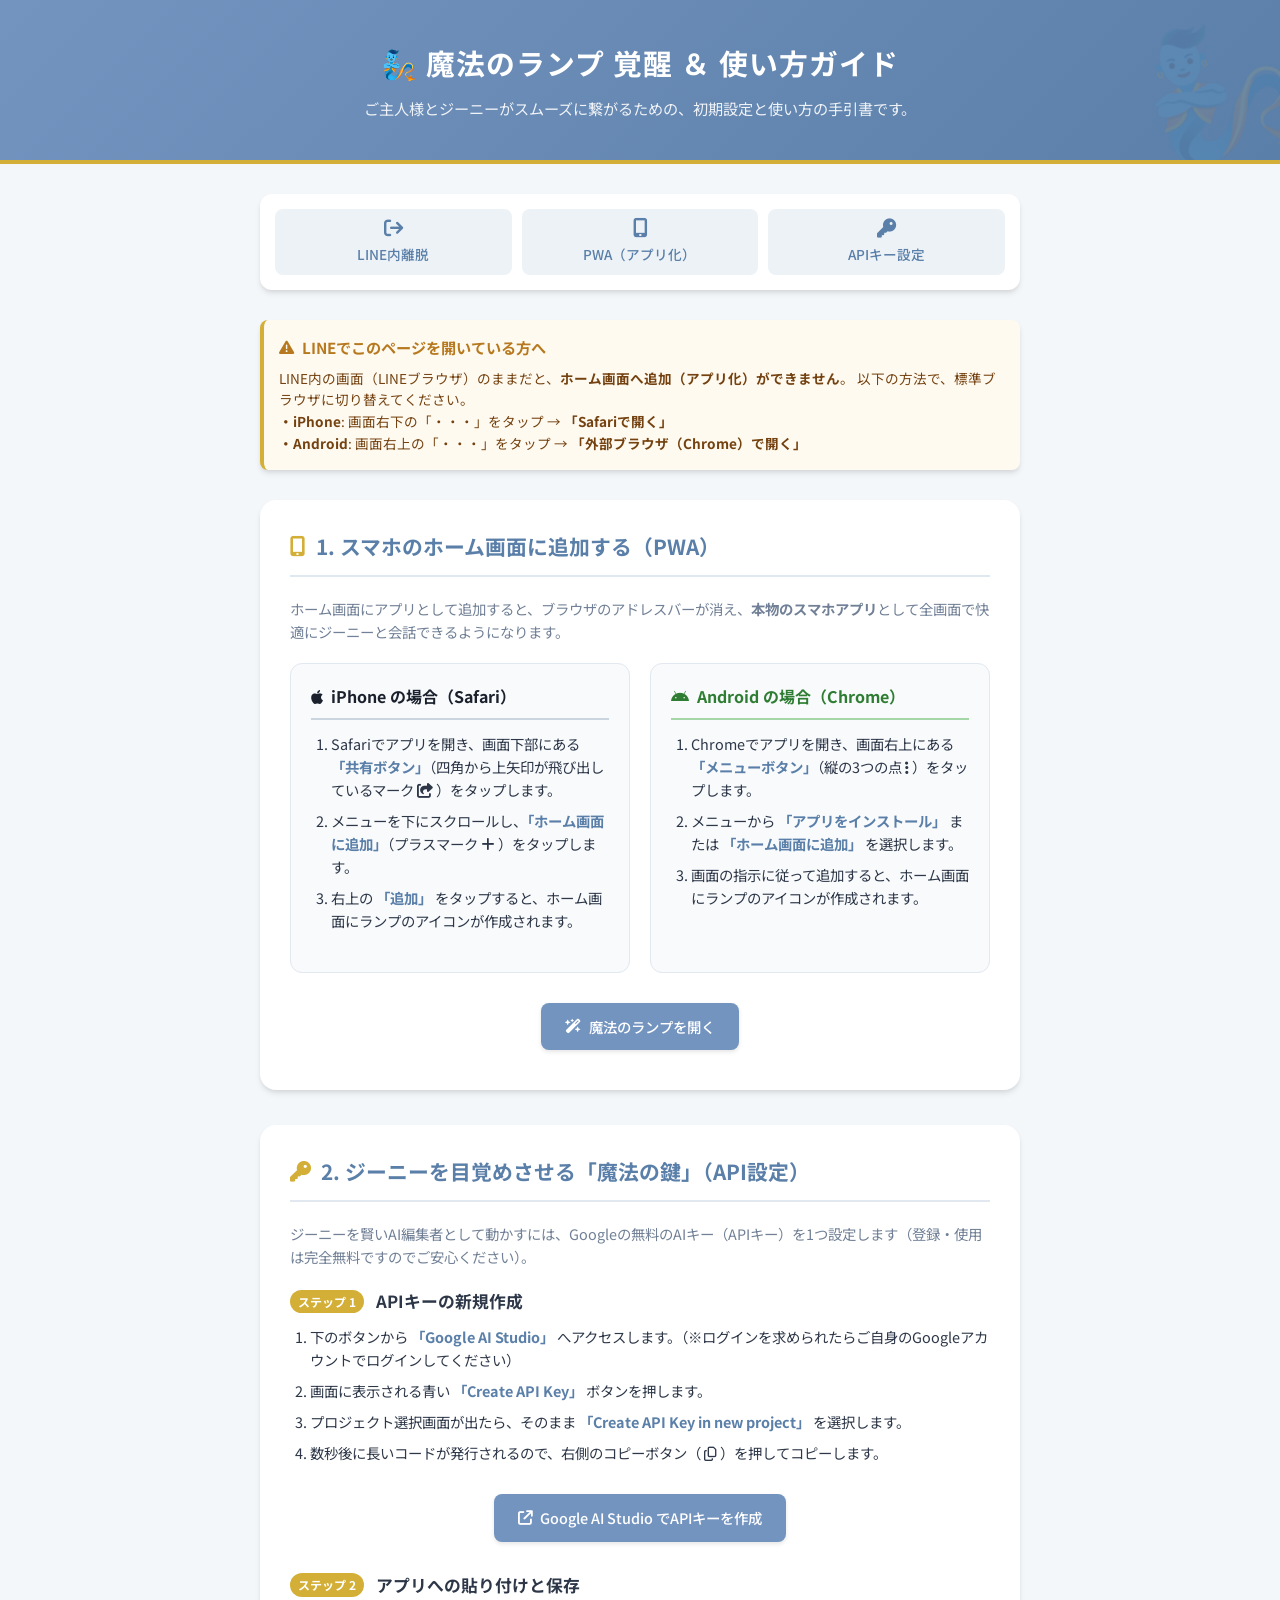
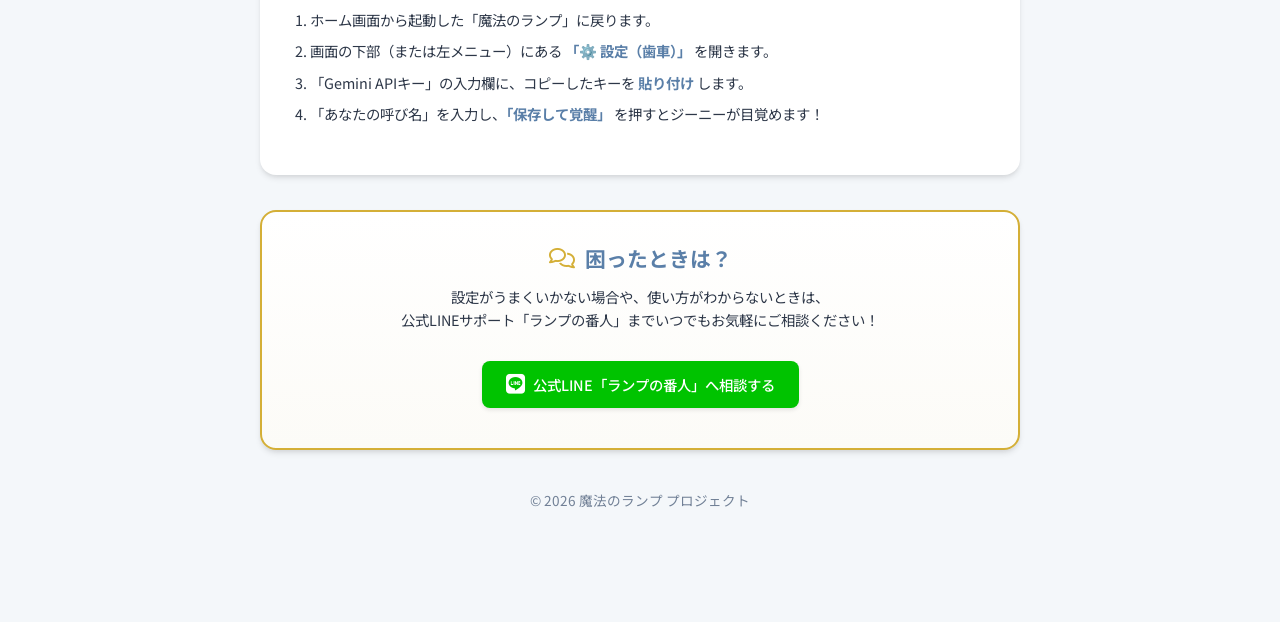
==== guide.html @ e78fb4f2 "feat: 覚醒・基本セットアップに特化した公式サポートガイド(guide.html)を新設 (v0.9.12)" ====
<!DOCTYPE html>
<html lang="ja">
<head>
    <meta charset="UTF-8">
    <meta name="viewport" content="width=device-width, initial-scale=1.0">
    <title>🧞 魔法のランプ 覚醒 ＆ 使い方ガイド</title>
    <!-- FontAwesome for icons -->
    <link rel="stylesheet" href="https://cdnjs.cloudflare.com/ajax/libs/font-awesome/6.4.0/css/all.min.css">
    <!-- Google Fonts -->
    <link rel="preconnect" href="https://fonts.googleapis.com">
    <link rel="preconnect" href="https://fonts.gstatic.com" crossorigin>
    <link href="https://fonts.googleapis.com/css2?family=Noto+Sans+JP:wght@400;500;700&display=swap" rel="stylesheet">
    <style>
        :root {
            --primary-bg: #7494c0; /* LINE Blue */
            --primary-dark: #5a7fa8;
            --accent-gold: #d4af37;
            --accent-green: #00c300; /* LINE Green */
            --bg-light: #f4f7fa;
            --text-main: #2d3748;
            --text-muted: #718096;
            --card-shadow: 0 4px 6px -1px rgba(0, 0, 0, 0.1), 0 2px 4px -1px rgba(0, 0, 0, 0.06);
            --transition: all 0.2s ease-in-out;
        }

        * {
            box-sizing: border-box;
            margin: 0;
            padding: 0;
        }

        body {
            font-family: 'Noto Sans JP', -apple-system, BlinkMacSystemFont, "Segoe UI", Roboto, sans-serif;
            background-color: var(--bg-light);
            color: var(--text-main);
            line-height: 1.6;
        }

        /* Header Style */
        header {
            background: linear-gradient(135deg, var(--primary-bg), var(--primary-dark));
            color: white;
            text-align: center;
            padding: 40px 20px;
            border-bottom: 4px solid var(--accent-gold);
            position: relative;
            overflow: hidden;
        }

        header::before {
            content: "🧞";
            position: absolute;
            font-size: 8rem;
            right: -20px;
            bottom: -20px;
            opacity: 0.1;
            transform: rotate(-15deg);
        }

        header h1 {
            font-size: 1.8rem;
            font-weight: 700;
            margin-bottom: 10px;
            letter-spacing: 1px;
            display: flex;
            align-items: center;
            justify-content: center;
            gap: 10px;
        }

        header p {
            font-size: 0.95rem;
            opacity: 0.9;
            max-width: 600px;
            margin: 0 auto;
        }

        /* Container */
        .container {
            max-width: 800px;
            margin: 30px auto;
            padding: 0 20px 80px 20px;
        }

        /* Navigation menu */
        .quick-nav {
            background: white;
            padding: 15px;
            border-radius: 12px;
            box-shadow: var(--card-shadow);
            margin-bottom: 30px;
            display: grid;
            grid-template-columns: repeat(auto-fit, minmax(150px, 1fr));
            gap: 10px;
        }

        .quick-nav a {
            text-decoration: none;
            color: var(--primary-dark);
            font-size: 0.85rem;
            font-weight: 500;
            text-align: center;
            padding: 10px;
            border-radius: 8px;
            background: #edf2f7;
            transition: var(--transition);
            display: flex;
            flex-direction: column;
            align-items: center;
            gap: 5px;
        }

        .quick-nav a:hover {
            background: var(--primary-bg);
            color: white;
            transform: translateY(-2px);
        }

        .quick-nav i {
            font-size: 1.2rem;
        }

        /* Warning Banner */
        .alert-banner {
            background: #fffaf0;
            border-left: 4px solid var(--accent-gold);
            padding: 15px;
            border-radius: 8px;
            margin-bottom: 30px;
            box-shadow: var(--card-shadow);
        }

        .alert-banner h3 {
            color: #b7791f;
            font-size: 0.95rem;
            margin-bottom: 8px;
            display: flex;
            align-items: center;
            gap: 8px;
        }

        .alert-banner p {
            font-size: 0.85rem;
            color: #744210;
        }

        /* Section styles */
        section {
            background: white;
            border-radius: 16px;
            padding: 30px;
            margin-bottom: 35px;
            box-shadow: var(--card-shadow);
            scroll-margin-top: 20px;
        }

        section h2 {
            font-size: 1.3rem;
            color: var(--primary-dark);
            border-bottom: 2px solid #e2e8f0;
            padding-bottom: 12px;
            margin-bottom: 20px;
            display: flex;
            align-items: center;
            gap: 10px;
        }

        section h2 i {
            color: var(--accent-gold);
        }

        h3.subsection-title {
            font-size: 1.05rem;
            margin: 20px 0 10px 0;
            color: var(--text-main);
            display: flex;
            align-items: center;
            gap: 6px;
        }

        /* Lists */
        ul.guide-list, ol.guide-list {
            margin-left: 20px;
            margin-bottom: 20px;
            font-size: 0.9rem;
        }

        ul.guide-list li, ol.guide-list li {
            margin-bottom: 8px;
        }

        .strong-point {
            font-weight: 700;
            color: var(--primary-dark);
        }

        /* OS Tab Switcher styling */
        .os-instructions {
            display: grid;
            grid-template-columns: 1fr;
            gap: 20px;
            margin-top: 15px;
        }

        @media (min-width: 600px) {
            .os-instructions {
                grid-template-columns: 1fr 1fr;
            }
        }

        .os-card {
            background: #f8fafc;
            border: 1px solid #e2e8f0;
            border-radius: 12px;
            padding: 20px;
        }

        .os-card.apple h4 {
            color: #1a202c;
            border-bottom: 2px solid #cbd5e0;
        }

        .os-card.android h4 {
            color: #2e7d32;
            border-bottom: 2px solid #a5d6a7;
        }

        .os-card h4 {
            font-size: 1rem;
            padding-bottom: 8px;
            margin-bottom: 12px;
            display: flex;
            align-items: center;
            gap: 8px;
        }

        /* Details & Summary Accordion (for Cloud settings) */
        details {
            background: #f8fafc;
            border: 1px solid #e2e8f0;
            border-radius: 8px;
            margin-bottom: 12px;
            overflow: hidden;
            transition: var(--transition);
        }

        details[open] {
            border-color: var(--primary-bg);
            box-shadow: 0 2px 4px rgba(0,0,0,0.05);
        }

        summary {
            padding: 14px 20px;
            font-weight: 500;
            font-size: 0.9rem;
            cursor: pointer;
            outline: none;
            display: flex;
            justify-content: space-between;
            align-items: center;
            user-select: none;
            list-style: none; /* Hide default arrow */
        }

        summary::-webkit-details-marker {
            display: none; /* Hide Safari arrow */
        }

        summary::after {
            content: '\f107';
            font-family: 'Font Awesome 6 Free';
            font-weight: 900;
            transition: transform 0.2s;
        }

        details[open] summary::after {
            transform: rotate(180deg);
        }

        .details-content {
            padding: 15px 20px 20px 20px;
            border-top: 1px solid #e2e8f0;
            background: white;
            font-size: 0.88rem;
        }

        /* Image Display */
        .step-img {
            max-width: 100%;
            height: auto;
            border-radius: 8px;
            border: 1px solid #e2e8f0;
            margin: 12px 0;
            box-shadow: 0 2px 4px rgba(0,0,0,0.05);
        }

        /* External Button Link */
        .btn-link {
            display: inline-flex;
            align-items: center;
            justify-content: center;
            gap: 8px;
            text-decoration: none;
            background-color: var(--primary-bg);
            color: white;
            padding: 12px 24px;
            border-radius: 8px;
            font-weight: 500;
            font-size: 0.9rem;
            transition: var(--transition);
            margin: 10px 0;
            box-shadow: 0 2px 4px rgba(0,0,0,0.1);
        }

        .btn-link:hover {
            background-color: var(--primary-dark);
            transform: translateY(-1px);
        }

        .btn-link.green {
            background-color: var(--accent-green);
        }

        .btn-link.green:hover {
            background-color: #00a300;
        }

        /* Step Badge */
        .step-badge {
            background: var(--accent-gold);
            color: white;
            padding: 2px 8px;
            border-radius: 12px;
            font-size: 0.75rem;
            font-weight: bold;
            margin-right: 6px;
            vertical-align: middle;
        }

        /* Back to top & Support sticky footer */
        .footer-action {
            text-align: center;
            margin-top: 40px;
            font-size: 0.85rem;
            color: var(--text-muted);
        }

        /* Responsive adjustments */
        @media (max-width: 600px) {
            header h1 {
                font-size: 1.5rem;
            }
            section {
                padding: 20px;
            }
        }
    </style>
</head>
<body>

    <header>
        <h1>🧞 魔法のランプ 覚醒 ＆ 使い方ガイド</h1>
        <p>ご主人様とジーニーがスムーズに繋がるための、初期設定と使い方の手引書です。</p>
    </header>

    <div class="container">
        
        <!-- クイックナビゲーション -->
        <div class="quick-nav">
            <a href="#line-escape"><i class="fa-solid fa-arrow-right-from-bracket"></i>LINE内離脱</a>
            <a href="#pwa-install"><i class="fa-solid fa-mobile-screen-button"></i>PWA（アプリ化）</a>
            <a href="#api-setup"><i class="fa-solid fa-key"></i>APIキー設定</a>
        </div>

        <!-- LINE内ブラウザの警告 -->
        <div class="alert-banner" id="line-escape">
            <h3><i class="fa-solid fa-triangle-exclamation"></i> LINEでこのページを開いている方へ</h3>
            <p>
                LINE内の画面（LINEブラウザ）のままだと、<strong>ホーム画面へ追加（アプリ化）ができません</strong>。
                以下の方法で、標準ブラウザに切り替えてください。<br>
                <strong>・iPhone</strong>: 画面右下の「・・・」をタップ → <strong>「Safariで開く」</strong><br>
                <strong>・Android</strong>: 画面右上の「・・・」をタップ → <strong>「外部ブラウザ（Chrome）で開く」</strong>
            </p>
        </div>

        <!-- セクション1: PWAインストール -->
        <section id="pwa-install">
            <h2><i class="fa-solid fa-mobile-screen-button"></i> 1. スマホのホーム画面に追加する（PWA）</h2>
            <p style="font-size: 0.9rem; color: var(--text-muted); margin-bottom: 20px;">
                ホーム画面にアプリとして追加すると、ブラウザのアドレスバーが消え、<strong>本物のスマホアプリ</strong>として全画面で快適にジーニーと会話できるようになります。
            </p>

            <div class="os-instructions">
                <!-- iOS -->
                <div class="os-card apple">
                    <h4><i class="fa-brands fa-apple"></i> iPhone の場合（Safari）</h4>
                    <ol class="guide-list">
                        <li>Safariでアプリを開き、画面下部にある <span class="strong-point">「共有ボタン」</span>（四角から上矢印が飛び出しているマーク <i class="fa-solid fa-share-from-square"></i> ）をタップします。</li>
                        <li>メニューを下にスクロールし、<span class="strong-point">「ホーム画面に追加」</span>（プラスマーク <i class="fa-solid fa-plus"></i> ）をタップします。</li>
                        <li>右上の <span class="strong-point">「追加」</span> をタップすると、ホーム画面にランプのアイコンが作成されます。</li>
                    </ol>
                </div>

                <!-- Android -->
                <div class="os-card android">
                    <h4><i class="fa-brands fa-android"></i> Android の場合（Chrome）</h4>
                    <ol class="guide-list">
                        <li>Chromeでアプリを開き、画面右上にある <span class="strong-point">「メニューボタン」</span>（縦の3つの点 <i class="fa-solid fa-ellipsis-vertical"></i> ）をタップします。</li>
                        <li>メニューから <span class="strong-point">「アプリをインストール」</span> または <span class="strong-point">「ホーム画面に追加」</span> を選択します。</li>
                        <li>画面の指示に従って追加すると、ホーム画面にランプのアイコンが作成されます。</li>
                    </ol>
                </div>
            </div>
            
            <div style="text-align: center; margin-top: 20px;">
                <a href="https://moto-sideline.github.io/-/" class="btn-link"><i class="fa-solid fa-wand-magic-sparkles"></i> 魔法のランプを開く</a>
            </div>
        </section>

        <!-- セクション2: APIキー設定 -->
        <section id="api-setup">
            <h2><i class="fa-solid fa-key"></i> 2. ジーニーを目覚めさせる「魔法の鍵」（API設定）</h2>
            <p style="font-size: 0.9rem; color: var(--text-muted); margin-bottom: 20px;">
                ジーニーを賢いAI編集者として動かすには、Googleの無料のAIキー（APIキー）を1つ設定します（登録・使用は完全無料ですのでご安心ください）。
            </p>

            <h3 class="subsection-title"><span class="step-badge">ステップ 1</span> APIキーの新規作成</h3>
            <ol class="guide-list">
                <li>下のボタンから <span class="strong-point">「Google AI Studio」</span> へアクセスします。（※ログインを求められたらご自身のGoogleアカウントでログインしてください）</li>
                <li>画面に表示される青い <span class="strong-point">「Create API Key」</span> ボタンを押します。</li>
                <li>プロジェクト選択画面が出たら、そのまま <span class="strong-point">「Create API Key in new project」</span> を選択します。</li>
                <li>数秒後に長いコードが発行されるので、右側のコピーボタン（ <i class="fa-regular fa-copy"></i> ）を押してコピーします。</li>
            </ol>
            
            <div style="text-align: center; margin: 15px 0;">
                <a href="https://aistudio.google.com/app/apikey" target="_blank" rel="noopener noreferrer" class="btn-link"><i class="fa-solid fa-arrow-up-right-from-square"></i> Google AI Studio でAPIキーを作成</a>
            </div>

            <h3 class="subsection-title"><span class="step-badge">ステップ 2</span> アプリへの貼り付けと保存</h3>
            <ol class="guide-list">
                <li>ホーム画面から起動した「魔法のランプ」に戻ります。</li>
                <li>画面の下部（または左メニュー）にある <span class="strong-point">「⚙️ 設定（歯車）」</span> を開きます。</li>
                <li>「Gemini APIキー」の入力欄に、コピーしたキーを <span class="strong-point">貼り付け</span> します。</li>
                <li>「あなたの呼び名」を入力し、<span class="strong-point">「保存して覚醒」</span> を押すとジーニーが目覚めます！</li>
            </ol>
        </section>



        <!-- 公式LINEへのサポート導線 -->
        <section style="text-align: center; border: 2px solid var(--accent-gold); background: linear-gradient(to bottom, #ffffff, #fcfbf7);">
            <h2 style="justify-content: center; border: none; padding: 0; margin-bottom: 10px;"><i class="fa-regular fa-comments"></i> 困ったときは？</h2>
            <p style="font-size: 0.9rem; margin-bottom: 20px;">
                設定がうまくいかない場合や、使い方がわからないときは、<br>
                公式LINEサポート「ランプの番人」までいつでもお気軽にご相談ください！
            </p>
            <a href="https://lin.ee/unF2fH4" class="btn-link green" target="_blank" rel="noopener noreferrer">
                <i class="fa-brands fa-line" style="font-size: 1.2rem;"></i> 公式LINE「ランプの番人」へ相談する
            </a>
        </section>

        <div class="footer-action">
            <p>© 2026 魔法のランプ プロジェクト</p>
        </div>

    </div>

</body>
</html>
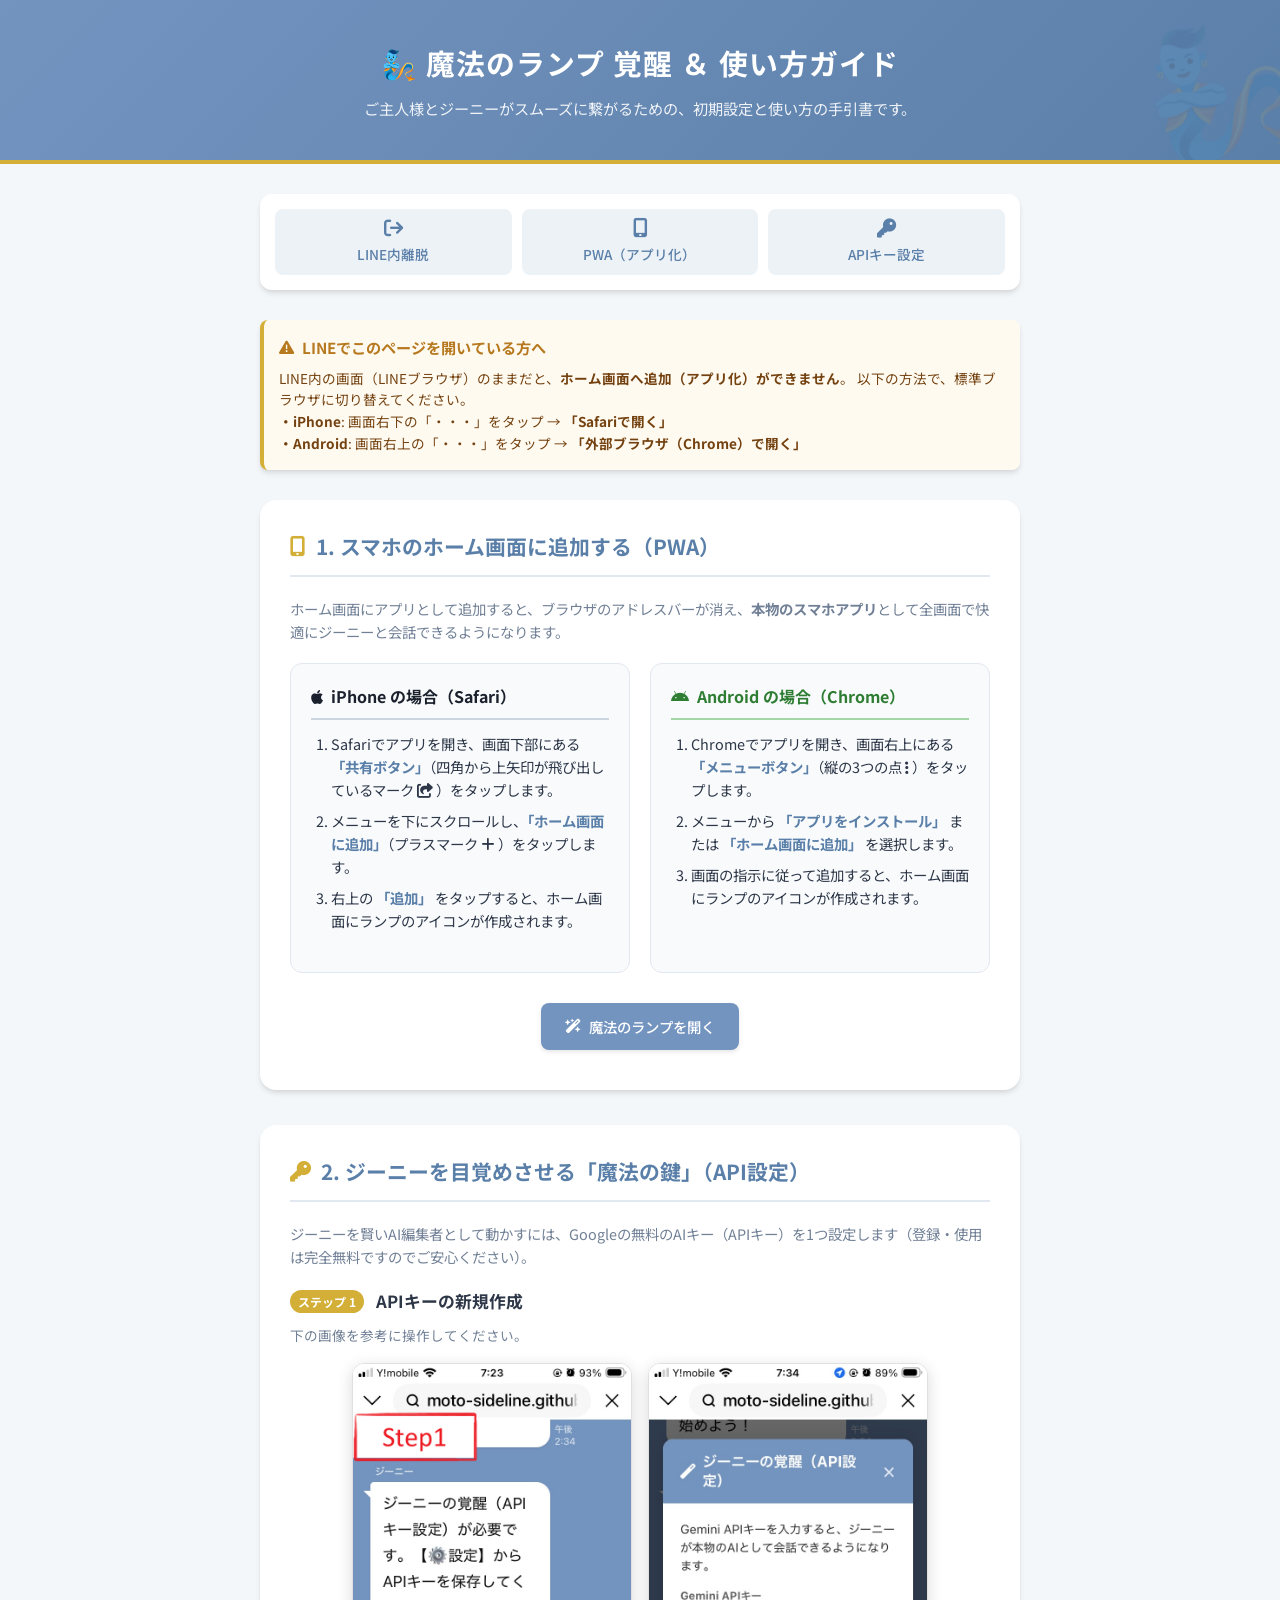
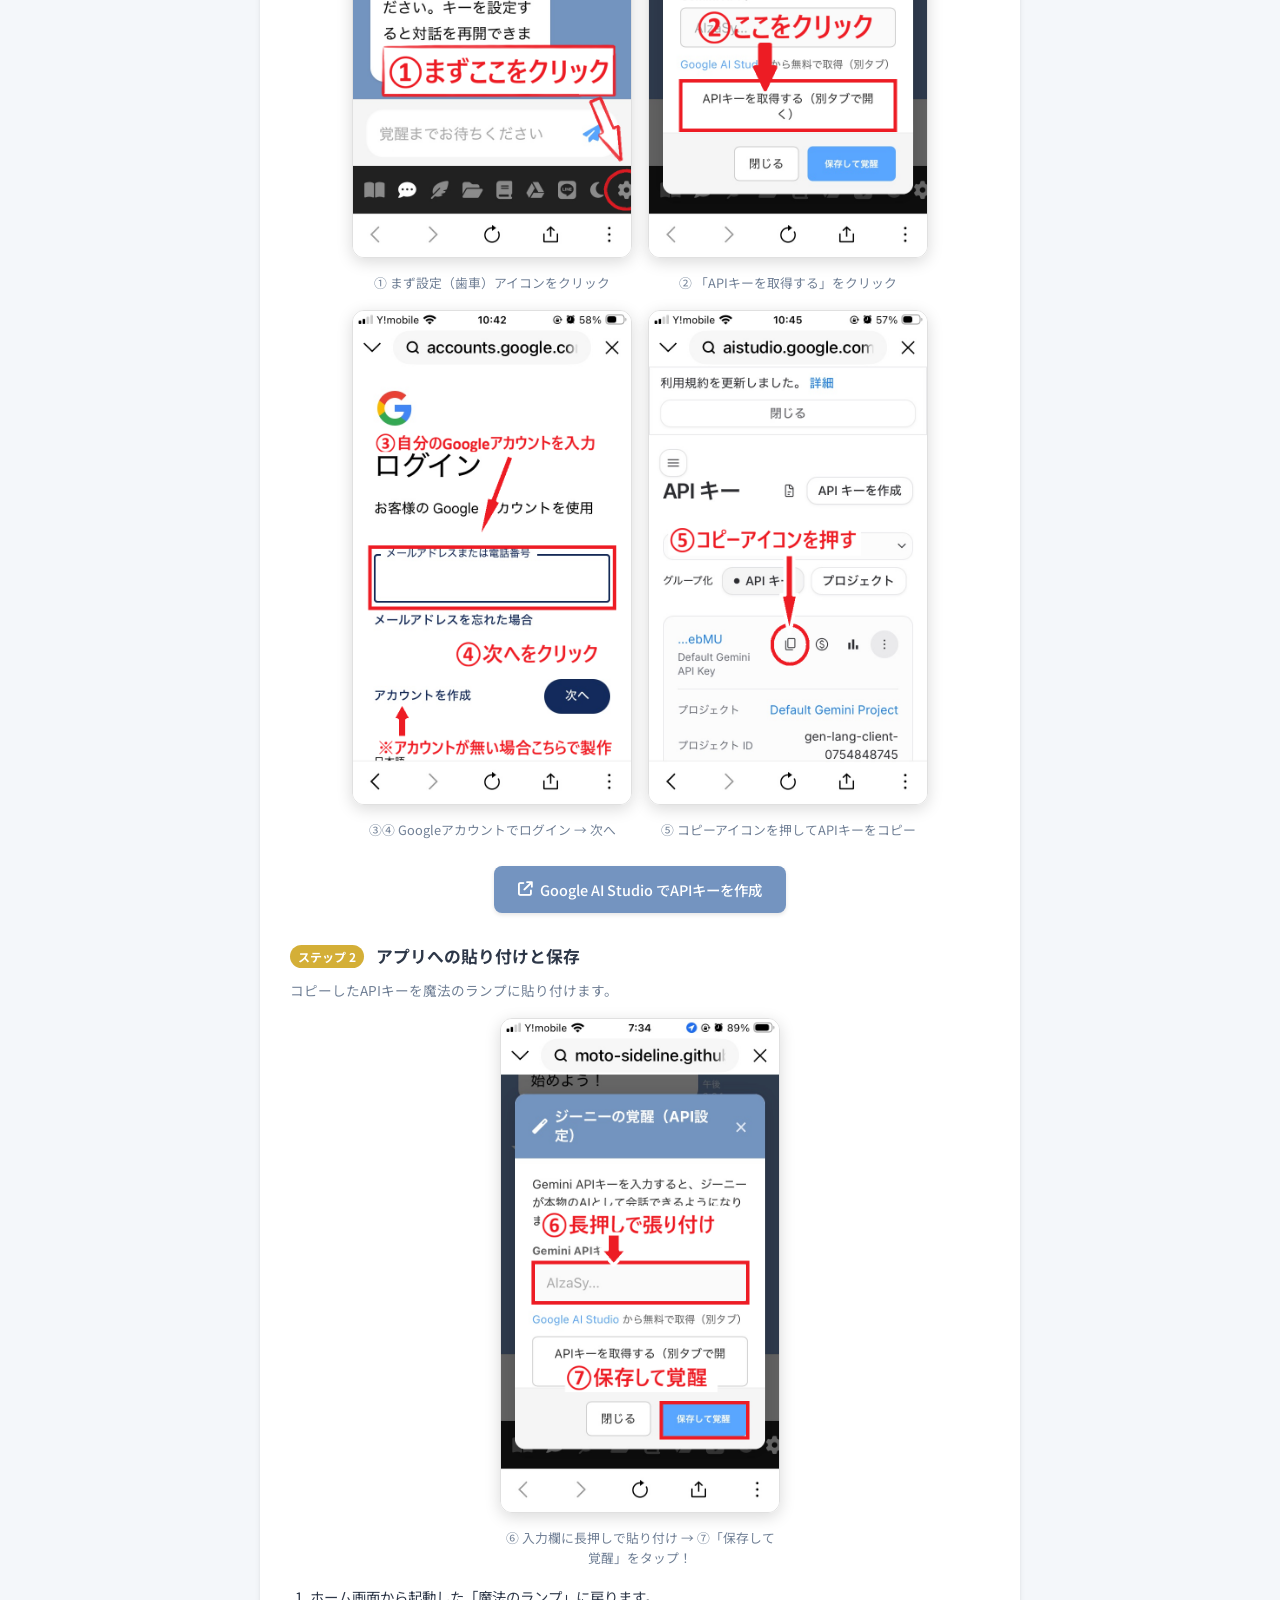
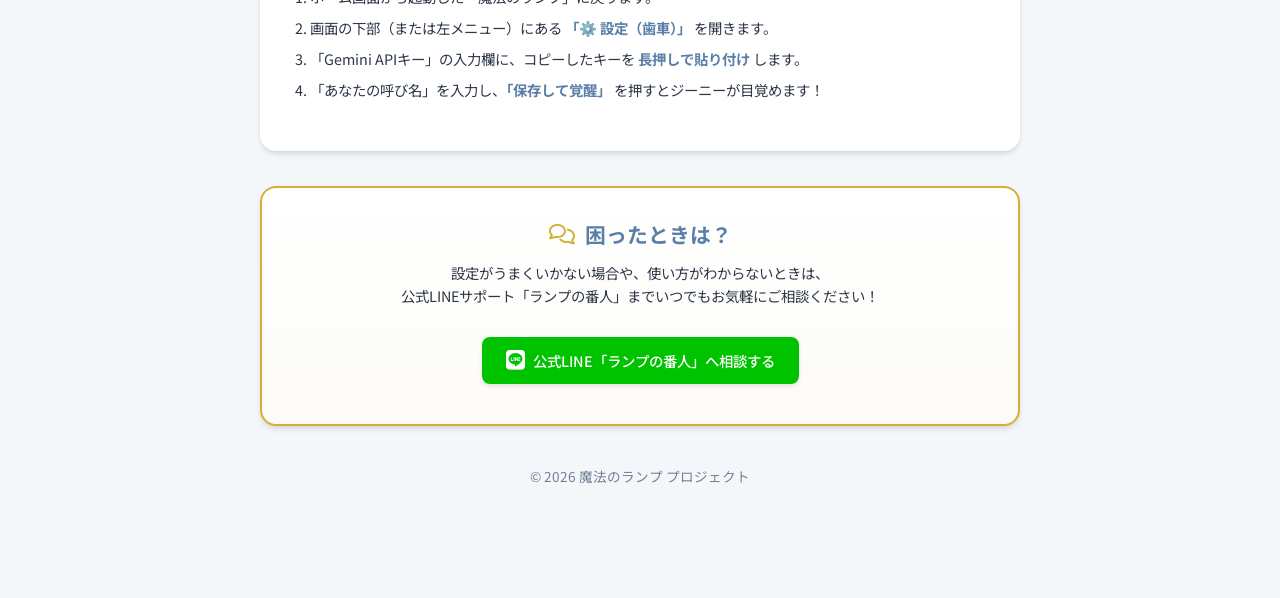
==== commit c0f00bec: "feat: guide.htmlのAPIキー手順にもとさん作成のStep画像(1〜7)を追加" ====
--- a/guide.html
+++ b/guide.html
@@ -425,22 +425,48 @@
             </p>
 
             <h3 class="subsection-title"><span class="step-badge">ステップ 1</span> APIキーの新規作成</h3>
-            <ol class="guide-list">
-                <li>下のボタンから <span class="strong-point">「Google AI Studio」</span> へアクセスします。（※ログインを求められたらご自身のGoogleアカウントでログインしてください）</li>
-                <li>画面に表示される青い <span class="strong-point">「Create API Key」</span> ボタンを押します。</li>
-                <li>プロジェクト選択画面が出たら、そのまま <span class="strong-point">「Create API Key in new project」</span> を選択します。</li>
-                <li>数秒後に長いコードが発行されるので、右側のコピーボタン（ <i class="fa-regular fa-copy"></i> ）を押してコピーします。</li>
-            </ol>
-            
+            <p style="font-size: 0.85rem; color: var(--text-muted); margin-bottom: 12px;">下の画像を参考に操作してください。</p>
+
+            <div style="display: flex; flex-wrap: wrap; gap: 16px; justify-content: center; margin: 16px 0;">
+                <figure style="margin: 0; text-align: center; max-width: 280px;">
+                    <img src="images/step1.png" alt="Step1: 設定（歯車）アイコンをクリック" style="width: 100%; border-radius: 12px; box-shadow: 0 4px 16px rgba(0,0,0,0.15); border: 1px solid #e0e0e0;">
+                    <figcaption style="font-size: 0.8rem; color: var(--text-muted); margin-top: 8px;">① まず設定（歯車）アイコンをクリック</figcaption>
+                </figure>
+                <figure style="margin: 0; text-align: center; max-width: 280px;">
+                    <img src="images/step2.png" alt="Step2: APIキーを取得するボタンをクリック" style="width: 100%; border-radius: 12px; box-shadow: 0 4px 16px rgba(0,0,0,0.15); border: 1px solid #e0e0e0;">
+                    <figcaption style="font-size: 0.8rem; color: var(--text-muted); margin-top: 8px;">② 「APIキーを取得する」をクリック</figcaption>
+                </figure>
+            </div>
+
+            <div style="display: flex; flex-wrap: wrap; gap: 16px; justify-content: center; margin: 16px 0;">
+                <figure style="margin: 0; text-align: center; max-width: 280px;">
+                    <img src="images/step3-4.png" alt="Step3・4: Googleアカウントでログイン" style="width: 100%; border-radius: 12px; box-shadow: 0 4px 16px rgba(0,0,0,0.15); border: 1px solid #e0e0e0;">
+                    <figcaption style="font-size: 0.8rem; color: var(--text-muted); margin-top: 8px;">③④ Googleアカウントでログイン → 次へ</figcaption>
+                </figure>
+                <figure style="margin: 0; text-align: center; max-width: 280px;">
+                    <img src="images/step5.png" alt="Step5: コピーアイコンを押してAPIキーをコピー" style="width: 100%; border-radius: 12px; box-shadow: 0 4px 16px rgba(0,0,0,0.15); border: 1px solid #e0e0e0;">
+                    <figcaption style="font-size: 0.8rem; color: var(--text-muted); margin-top: 8px;">⑤ コピーアイコンを押してAPIキーをコピー</figcaption>
+                </figure>
+            </div>
+
             <div style="text-align: center; margin: 15px 0;">
                 <a href="https://aistudio.google.com/app/apikey" target="_blank" rel="noopener noreferrer" class="btn-link"><i class="fa-solid fa-arrow-up-right-from-square"></i> Google AI Studio でAPIキーを作成</a>
             </div>
 
             <h3 class="subsection-title"><span class="step-badge">ステップ 2</span> アプリへの貼り付けと保存</h3>
+            <p style="font-size: 0.85rem; color: var(--text-muted); margin-bottom: 12px;">コピーしたAPIキーを魔法のランプに貼り付けます。</p>
+
+            <div style="display: flex; flex-wrap: wrap; gap: 16px; justify-content: center; margin: 16px 0;">
+                <figure style="margin: 0; text-align: center; max-width: 280px;">
+                    <img src="images/step6-7.png" alt="Step6・7: APIキーを貼り付けて保存して覚醒" style="width: 100%; border-radius: 12px; box-shadow: 0 4px 16px rgba(0,0,0,0.15); border: 1px solid #e0e0e0;">
+                    <figcaption style="font-size: 0.8rem; color: var(--text-muted); margin-top: 8px;">⑥ 入力欄に長押しで貼り付け → ⑦「保存して覚醒」をタップ！</figcaption>
+                </figure>
+            </div>
+
             <ol class="guide-list">
                 <li>ホーム画面から起動した「魔法のランプ」に戻ります。</li>
                 <li>画面の下部（または左メニュー）にある <span class="strong-point">「⚙️ 設定（歯車）」</span> を開きます。</li>
-                <li>「Gemini APIキー」の入力欄に、コピーしたキーを <span class="strong-point">貼り付け</span> します。</li>
+                <li>「Gemini APIキー」の入力欄に、コピーしたキーを <span class="strong-point">長押しで貼り付け</span> します。</li>
                 <li>「あなたの呼び名」を入力し、<span class="strong-point">「保存して覚醒」</span> を押すとジーニーが目覚めます！</li>
             </ol>
         </section>
